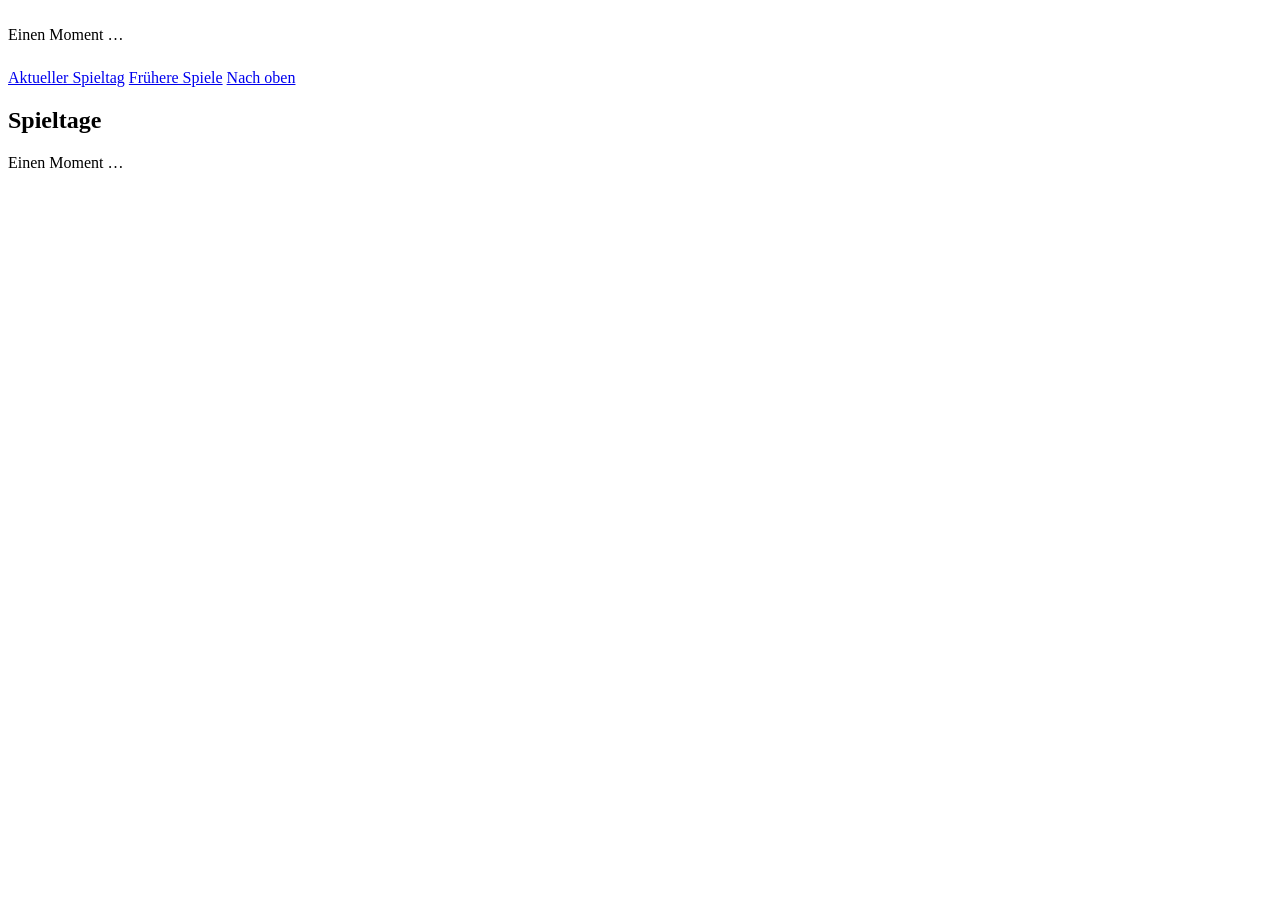
==== index.html @ 87831a16 "Add files via upload" ====
<!DOCTYPE html>
<html lang="de">
<head>
<meta charset="utf-8">
<meta name="viewport" content="width=device-width, initial-scale=1">
<title>TSV Nieukerk 95/10 – Spielübersicht</title>
<meta name="description" content="Alle angesetzten Spiele der Fußballmannschaften des TSV Nieukerk 95/10, nach Spieltagen sortiert.">
<meta name="theme-color" content="#11244e">
<link rel="icon" href="assets/img/favicon.svg" type="image/svg+xml">
<link rel="stylesheet" href="assets/css/fonts.css">
<link rel="stylesheet" href="assets/css/style.css">
</head>
<body>

<header class="kopf" id="kopf"></header>
<nav class="hauptnav" id="hauptnav" aria-label="Bereiche"></nav>

<nav class="filter" aria-label="Anzeige einschränken">
  <div class="inhalt" id="filterbereich">
    <p class="hinweis" style="padding-block:.6rem">Einen Moment …</p>
  </div>
  <div class="inhalt">
    <div class="sprungleiste" id="sprungleiste">
      <a href="#aktuell" data-ziel="aktuell">Aktueller Spieltag</a>
      <a href="#frueher" data-ziel="frueher">Frühere Spiele</a>
      <a href="#oben" data-ziel="oben">Nach oben</a>
    </div>
  </div>
</nav>

<main class="inhalt">
  <h2 class="sr-only">Spieltage</h2>
  <div id="warnbereich"></div>
  <div id="spiele" aria-live="polite">
    <p class="hinweis">Einen Moment …</p>
  </div>
  <p class="legende" id="legende" hidden>
    <b>*</b> Platzart nicht von FUSSBALL.DE angegeben – für Heimspiele
    wird Kunstrasen angenommen.
  </p>
</main>

<footer class="fuss" id="fuss"></footer>

<script src="assets/js/seite.js"></script>
<script src="assets/js/textgenerator.js"></script>
<script src="assets/js/uebersicht.js"></script>
</body>
</html>
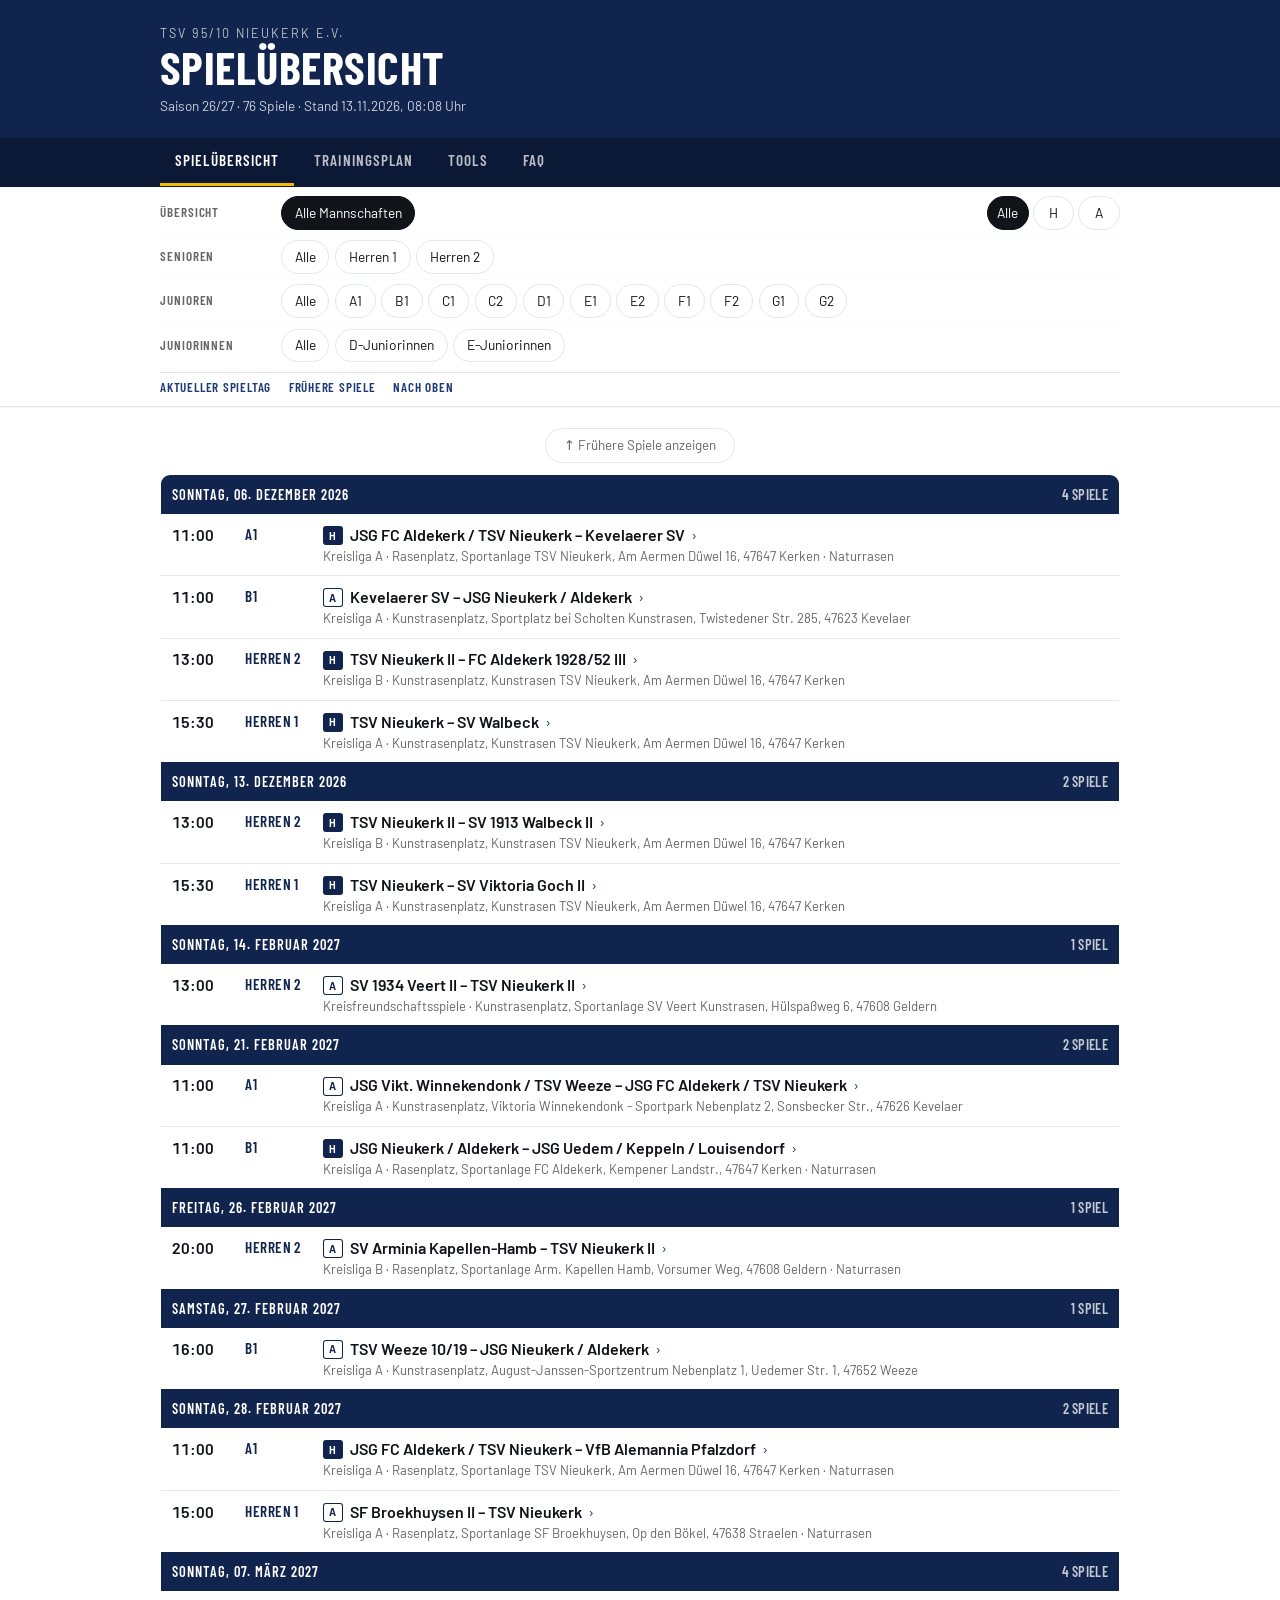
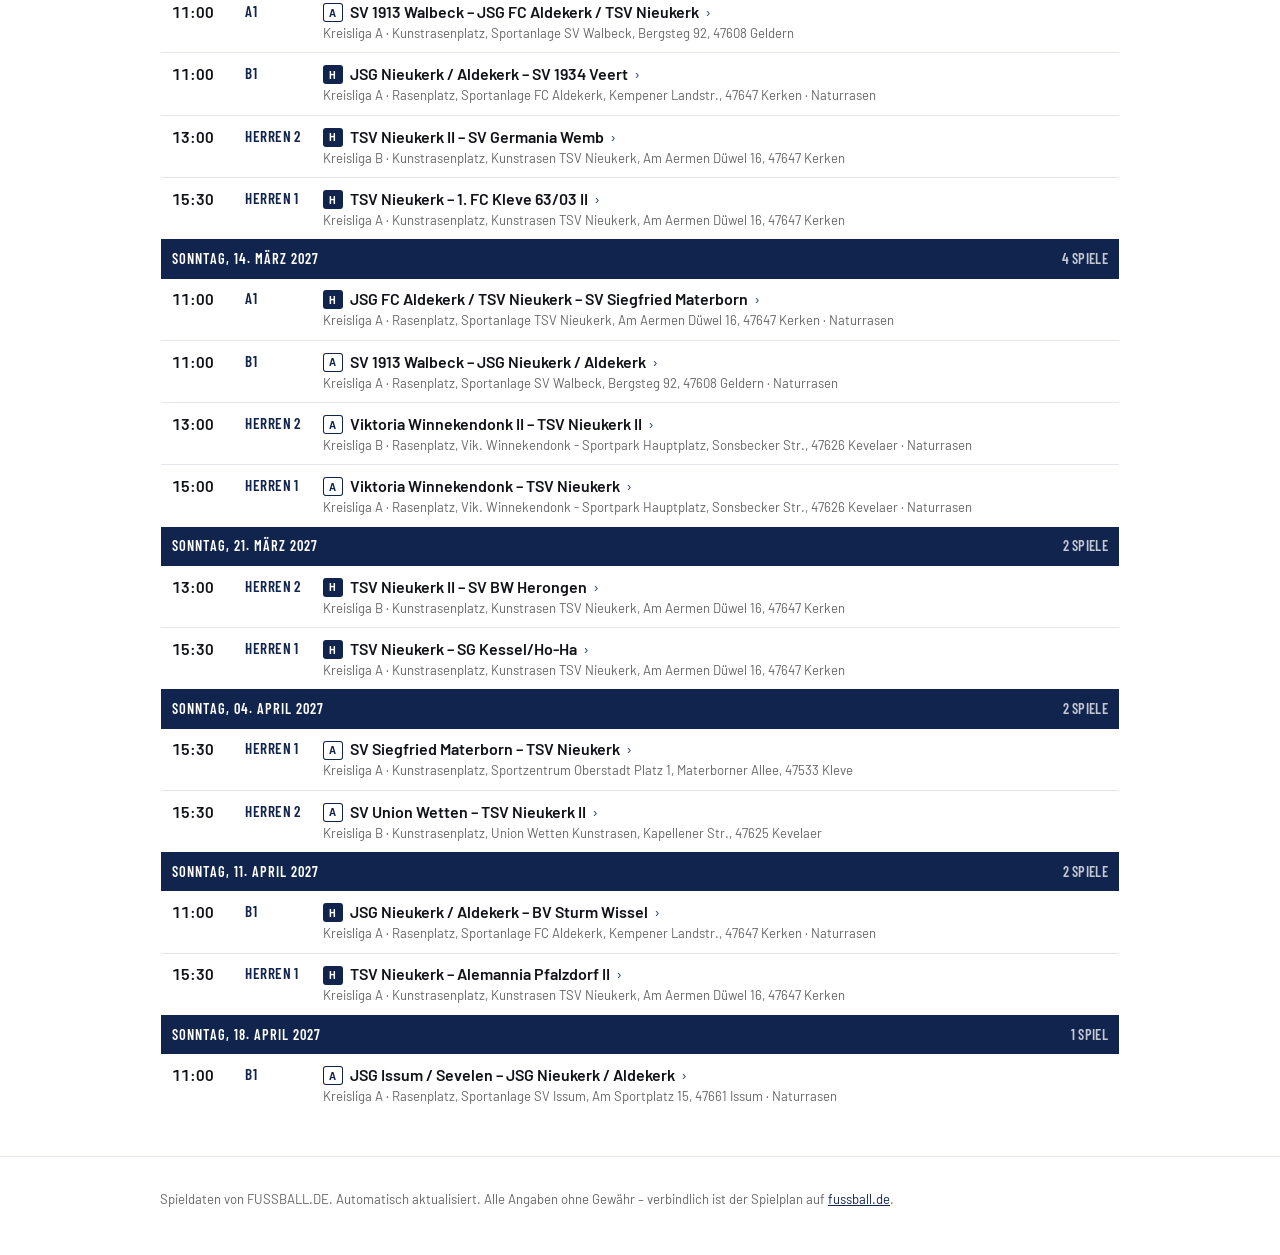
==== commit aa4e61a7: "Platzbelegung: Platzteile-Grafik nach Skizze, Drittel-Geometrie, Winterzeiten" ====
--- a/index.html
+++ b/index.html
@@ -3,8 +3,8 @@
 <head>
 <meta charset="utf-8">
 <meta name="viewport" content="width=device-width, initial-scale=1">
-<title>TSV Nieukerk 95/10 – Spielübersicht</title>
-<meta name="description" content="Alle angesetzten Spiele der Fußballmannschaften des TSV Nieukerk 95/10, nach Spieltagen sortiert.">
+<title>TSV 95/10 Nieukerk e.V. – Spielübersicht</title>
+<meta name="description" content="Alle angesetzten Spiele der Fußballmannschaften des TSV 95/10 Nieukerk e.V., nach Spieltagen sortiert.">
 <meta name="theme-color" content="#11244e">
 <link rel="icon" href="assets/img/favicon.svg" type="image/svg+xml">
 <link rel="stylesheet" href="assets/css/fonts.css">
@@ -44,6 +44,7 @@
 
 <script src="assets/js/seite.js"></script>
 <script src="assets/js/textgenerator.js"></script>
+<script src="assets/js/spielzeile.js"></script>
 <script src="assets/js/uebersicht.js"></script>
 </body>
 </html>
--- a/assets/css/fonts.css
+++ b/assets/css/fonts.css
@@ -0,0 +1,94 @@
+/* Automatisch erzeugt von scripts/fetch_fonts.py.
+ * Nicht von Hand aendern - stattdessen die Liste SCHRIFTEN
+ * im Skript anpassen und es erneut ausfuehren.
+ */
+
+@font-face {
+  font-family: 'Barlow';
+  font-style: normal;
+  font-weight: 400;
+  font-display: swap;
+  src: url('../fonts/barlow-400-normal-latin-ext.woff2') format('woff2');
+  unicode-range: U+0100-02BA, U+02BD-02C5, U+02C7-02CC, U+02CE-02D7, U+02DD-02FF, U+0304, U+0308, U+0329, U+1D00-1DBF, U+1E00-1E9F, U+1EF2-1EFF, U+2020, U+20A0-20AB, U+20AD-20C4, U+2113, U+2C60-2C7F, U+A720-A7FF;
+}
+
+@font-face {
+  font-family: 'Barlow';
+  font-style: normal;
+  font-weight: 400;
+  font-display: swap;
+  src: url('../fonts/barlow-400-normal-latin.woff2') format('woff2');
+  unicode-range: U+0000-00FF, U+0131, U+0152-0153, U+02BB-02BC, U+02C6, U+02DA, U+02DC, U+0304, U+0308, U+0329, U+2000-206F, U+20AC, U+2122, U+2191, U+2193, U+2212, U+2215, U+FEFF, U+FFFD;
+}
+
+@font-face {
+  font-family: 'Barlow';
+  font-style: normal;
+  font-weight: 600;
+  font-display: swap;
+  src: url('../fonts/barlow-600-normal-latin-ext.woff2') format('woff2');
+  unicode-range: U+0100-02BA, U+02BD-02C5, U+02C7-02CC, U+02CE-02D7, U+02DD-02FF, U+0304, U+0308, U+0329, U+1D00-1DBF, U+1E00-1E9F, U+1EF2-1EFF, U+2020, U+20A0-20AB, U+20AD-20C4, U+2113, U+2C60-2C7F, U+A720-A7FF;
+}
+
+@font-face {
+  font-family: 'Barlow';
+  font-style: normal;
+  font-weight: 600;
+  font-display: swap;
+  src: url('../fonts/barlow-600-normal-latin.woff2') format('woff2');
+  unicode-range: U+0000-00FF, U+0131, U+0152-0153, U+02BB-02BC, U+02C6, U+02DA, U+02DC, U+0304, U+0308, U+0329, U+2000-206F, U+20AC, U+2122, U+2191, U+2193, U+2212, U+2215, U+FEFF, U+FFFD;
+}
+
+@font-face {
+  font-family: 'Barlow';
+  font-style: normal;
+  font-weight: 700;
+  font-display: swap;
+  src: url('../fonts/barlow-700-normal-latin-ext.woff2') format('woff2');
+  unicode-range: U+0100-02BA, U+02BD-02C5, U+02C7-02CC, U+02CE-02D7, U+02DD-02FF, U+0304, U+0308, U+0329, U+1D00-1DBF, U+1E00-1E9F, U+1EF2-1EFF, U+2020, U+20A0-20AB, U+20AD-20C4, U+2113, U+2C60-2C7F, U+A720-A7FF;
+}
+
+@font-face {
+  font-family: 'Barlow';
+  font-style: normal;
+  font-weight: 700;
+  font-display: swap;
+  src: url('../fonts/barlow-700-normal-latin.woff2') format('woff2');
+  unicode-range: U+0000-00FF, U+0131, U+0152-0153, U+02BB-02BC, U+02C6, U+02DA, U+02DC, U+0304, U+0308, U+0329, U+2000-206F, U+20AC, U+2122, U+2191, U+2193, U+2212, U+2215, U+FEFF, U+FFFD;
+}
+
+@font-face {
+  font-family: 'Barlow Condensed';
+  font-style: normal;
+  font-weight: 600;
+  font-display: swap;
+  src: url('../fonts/barlow-condensed-600-normal-latin-ext.woff2') format('woff2');
+  unicode-range: U+0100-02BA, U+02BD-02C5, U+02C7-02CC, U+02CE-02D7, U+02DD-02FF, U+0304, U+0308, U+0329, U+1D00-1DBF, U+1E00-1E9F, U+1EF2-1EFF, U+2020, U+20A0-20AB, U+20AD-20C4, U+2113, U+2C60-2C7F, U+A720-A7FF;
+}
+
+@font-face {
+  font-family: 'Barlow Condensed';
+  font-style: normal;
+  font-weight: 600;
+  font-display: swap;
+  src: url('../fonts/barlow-condensed-600-normal-latin.woff2') format('woff2');
+  unicode-range: U+0000-00FF, U+0131, U+0152-0153, U+02BB-02BC, U+02C6, U+02DA, U+02DC, U+0304, U+0308, U+0329, U+2000-206F, U+20AC, U+2122, U+2191, U+2193, U+2212, U+2215, U+FEFF, U+FFFD;
+}
+
+@font-face {
+  font-family: 'Barlow Condensed';
+  font-style: normal;
+  font-weight: 700;
+  font-display: swap;
+  src: url('../fonts/barlow-condensed-700-normal-latin-ext.woff2') format('woff2');
+  unicode-range: U+0100-02BA, U+02BD-02C5, U+02C7-02CC, U+02CE-02D7, U+02DD-02FF, U+0304, U+0308, U+0329, U+1D00-1DBF, U+1E00-1E9F, U+1EF2-1EFF, U+2020, U+20A0-20AB, U+20AD-20C4, U+2113, U+2C60-2C7F, U+A720-A7FF;
+}
+
+@font-face {
+  font-family: 'Barlow Condensed';
+  font-style: normal;
+  font-weight: 700;
+  font-display: swap;
+  src: url('../fonts/barlow-condensed-700-normal-latin.woff2') format('woff2');
+  unicode-range: U+0000-00FF, U+0131, U+0152-0153, U+02BB-02BC, U+02C6, U+02DA, U+02DC, U+0304, U+0308, U+0329, U+2000-206F, U+20AC, U+2122, U+2191, U+2193, U+2212, U+2215, U+FEFF, U+FFFD;
+}
--- a/assets/css/style.css
+++ b/assets/css/style.css
@@ -0,0 +1,1257 @@
+/* TSV Nieukerk 95/10 - Spieluebersicht
+ *
+ * Farben und Schriften sind an future.tsv-nieukerk.de angelehnt, damit
+ * die Seite auch per iframe auf den Mannschaftsseiten nicht auffaellt.
+ * Alle Werte stehen hier oben an einer Stelle.
+ */
+
+:root {
+  --navy:        #11244e;   /* Hauptfarbe, Links und Flaechen         */
+  --navy-hell:   #1c3a78;   /* Symbole, zweite Ebene                  */
+  --navy-dunkel: #0b1836;   /* Fusszeile der Vereinsseite             */
+  --gold:        #f4bb00;   /* Vereinswappen, sparsam einsetzen       */
+
+  --tinte:     #111318;     /* Fliesstext und gefuellte Knoepfe       */
+  --leise:     #666666;
+  --flaeche:   #ffffff;
+  --grund:     #f4f5f7;
+  --linie:     #e3e6ec;
+  --zeile:     #fafbfc;
+
+  --radius:  10px;
+  --pille:   999px;
+  --breite:  62rem;
+
+  --schrift: Barlow, system-ui, -apple-system, "Segoe UI", sans-serif;
+  --schrift-eng: "Barlow Condensed", Barlow, system-ui, sans-serif;
+}
+
+* { box-sizing: border-box; }
+
+html { -webkit-text-size-adjust: 100%; }
+
+body {
+  margin: 0;
+  background: var(--flaeche);
+  color: var(--tinte);
+  font: 16px/1.5 var(--schrift);
+}
+
+.inhalt {
+  width: 100%;
+  max-width: var(--breite);
+  margin-inline: auto;
+  padding-inline: 1rem;
+}
+
+.sr-only {
+  position: absolute;
+  width: 1px; height: 1px;
+  padding: 0; margin: -1px;
+  overflow: hidden; clip: rect(0 0 0 0);
+  white-space: nowrap; border: 0;
+}
+
+/* Kopf */
+
+.kopf {
+  background: var(--navy);
+  color: #fff;
+  padding-block: 1.5rem 1.3rem;
+}
+
+.kopf .verein {
+  margin: 0;
+  font-size: .78rem;
+  letter-spacing: .16em;
+  text-transform: uppercase;
+  color: rgba(255, 255, 255, .72);
+}
+
+.kopf h1 {
+  margin: .1rem 0 .35rem;
+  font-family: var(--schrift-eng);
+  font-weight: 700;
+  font-size: clamp(2rem, 7vw, 2.9rem);
+  line-height: 1;
+  letter-spacing: .01em;
+  text-transform: uppercase;
+}
+
+.kopf .stand {
+  margin: 0;
+  font-size: .85rem;
+  color: rgba(255, 255, 255, .78);
+}
+
+/* Filterleiste: vier gestaffelte Zeilen */
+
+.filter {
+  position: sticky;
+  top: 0;
+  z-index: 5;
+  background: var(--flaeche);
+  border-bottom: 1px solid var(--linie);
+  box-shadow: 0 1px 0 rgba(17, 36, 78, .04);
+}
+
+.filter-zeile {
+  display: flex;
+  align-items: center;
+  gap: .35rem;
+  padding-block: .3rem;
+  overflow-x: auto;
+  scrollbar-width: thin;
+}
+
+.filter-zeile:first-child { padding-top: .6rem; }
+.filter-zeile:last-child { padding-bottom: .6rem; }
+
+.filter-zeile + .filter-zeile { border-top: 1px solid var(--zeile); }
+
+.zeilen-titel {
+  flex: 0 0 auto;
+  width: 7.2rem;
+  padding-right: .4rem;
+  font-family: var(--schrift-eng);
+  font-size: .82rem;
+  font-weight: 600;
+  letter-spacing: .07em;
+  text-transform: uppercase;
+  color: var(--leise);
+}
+
+.chip {
+  flex: 0 0 auto;
+  border: 1px solid var(--linie);
+  background: var(--flaeche);
+  color: var(--tinte);
+  border-radius: var(--pille);
+  padding: .34rem .8rem;
+  font: inherit;
+  font-size: .86rem;
+  cursor: pointer;
+  white-space: nowrap;
+  transition: border-color .12s, background .12s, color .12s;
+}
+
+.chip:hover { border-color: var(--navy-hell); }
+
+.chip[aria-pressed="true"] {
+  background: var(--tinte);
+  border-color: var(--tinte);
+  color: #fff;
+}
+
+.chip.gruppe[aria-pressed="true"] {
+  background: var(--navy);
+  border-color: var(--navy);
+}
+
+/* Sprungmarken */
+
+.sprungleiste {
+  display: flex;
+  gap: 1.1rem;
+  padding-block: .35rem .5rem;
+  border-top: 1px solid var(--linie);
+  overflow-x: auto;
+  scrollbar-width: none;
+}
+
+.sprungleiste a {
+  flex: 0 0 auto;
+  font-family: var(--schrift-eng);
+  font-size: .82rem;
+  font-weight: 600;
+  letter-spacing: .06em;
+  text-transform: uppercase;
+  color: var(--navy-hell);
+  text-decoration: none;
+  white-space: nowrap;
+}
+
+.sprungleiste a:hover {
+  color: var(--navy);
+  text-decoration: underline;
+}
+
+/* Heim/Auswaerts rechtsbuendig in der ersten Zeile */
+
+.seite {
+  margin-left: auto;
+  display: flex;
+  gap: .25rem;
+  padding-left: .8rem;
+  flex: 0 0 auto;
+}
+
+.seite .chip {
+  min-width: 2.6rem;
+  text-align: center;
+  padding-inline: .6rem;
+}
+
+/* Spieltags-Tabelle */
+
+main { padding-block: 1.3rem 2.5rem; }
+
+main h2 {
+  font-family: var(--schrift-eng);
+  font-size: 1.3rem;
+  font-weight: 700;
+  letter-spacing: .04em;
+  text-transform: uppercase;
+  margin: 2.2rem 0 .7rem;
+}
+
+.erklaerung,
+.hinweis {
+  color: var(--leise);
+  font-size: .92rem;
+  margin-top: 0;
+}
+
+.spieltage {
+  width: 100%;
+  border-collapse: collapse;
+  border: 1px solid var(--linie);
+  border-radius: var(--radius);
+  overflow: hidden;
+}
+
+.spieltage th,
+.spieltage td {
+  text-align: left;
+  vertical-align: top;
+  padding: .55rem .7rem;
+}
+
+.spieltage .tag th {
+  background: var(--navy);
+  color: #fff;
+  font-family: var(--schrift-eng);
+  font-size: .9rem;
+  font-weight: 600;
+  letter-spacing: .07em;
+  text-transform: uppercase;
+}
+
+.spieltage .tag .anzahl {
+  float: right;
+  font-weight: 400;
+  letter-spacing: .02em;
+  color: rgba(255, 255, 255, .75);
+}
+
+.spieltage .spiel td { border-top: 1px solid var(--linie); }
+.spieltage tbody .tag + .spiel td { border-top: 0; }
+.spieltage .spiel:hover td { background: var(--zeile); }
+
+.sp-zeit {
+  width: 4.6rem;
+  font-variant-numeric: tabular-nums;
+  font-weight: 600;
+  white-space: nowrap;
+}
+
+.sp-zeit.offen {
+  font-weight: 400;
+  font-size: .8rem;
+  color: var(--leise);
+}
+
+/* Die Spalte haengt sich an die laengste Bezeichnung. Auf schmalen
+   Geraeten wird stattdessen gekuerzt, damit die Paarung Platz behaelt;
+   der vollstaendige Name steht im title-Attribut. */
+.sp-team {
+  width: 1%;
+  max-width: 9rem;
+  font-family: var(--schrift-eng);
+  font-size: .95rem;
+  font-weight: 600;
+  letter-spacing: .03em;
+  text-transform: uppercase;
+  color: var(--navy);
+  white-space: nowrap;
+  overflow: hidden;
+  text-overflow: ellipsis;
+}
+
+/* Die Paarung ist ein Knopf: ein Klick klappt alle Angaben auf. */
+
+.sp-paarung .partie {
+  display: block;
+  width: 100%;
+  text-align: left;
+  border: 0;
+  background: none;
+  padding: 0;
+  font: inherit;
+  font-weight: 600;
+  color: inherit;
+  cursor: pointer;
+  overflow-wrap: anywhere;
+}
+
+.sp-paarung .partie:hover { color: var(--navy); }
+
+.pfeil-auf {
+  display: inline-block;
+  margin-left: .4rem;
+  color: var(--navy-hell);
+  transition: transform .15s;
+  font-weight: 400;
+}
+
+.spiel.auf .pfeil-auf { transform: rotate(90deg); }
+.spiel.auf td { background: var(--zeile); }
+
+/* Aufgeklappte Beschreibung */
+
+.sp-details td {
+  background: var(--zeile);
+  border-top: 0 !important;
+  padding: .2rem .7rem .9rem 5.3rem;
+}
+
+.sp-details dl {
+  display: grid;
+  grid-template-columns: 9.5rem 1fr;
+  gap: .15rem .8rem;
+  margin: 0 0 .7rem;
+  font-size: .86rem;
+}
+
+.sp-details dt {
+  color: var(--leise);
+  font-weight: 600;
+}
+
+.sp-details dd {
+  margin: 0;
+  overflow-wrap: anywhere;
+}
+
+.sp-details .leise { color: var(--leise); }
+
+.detail-links {
+  margin: 0;
+  display: flex;
+  flex-wrap: wrap;
+  gap: .3rem;
+}
+
+.detail-links .zeilen-knopf { margin-left: 0; }
+
+@media (max-width: 34rem) {
+  .hauptnav .unternav a { padding: .5rem .5rem; font-size: .72rem; letter-spacing: .03em; }
+
+  .sp-details td { padding-left: .7rem; }
+  .sp-details dl { grid-template-columns: 1fr; gap: 0; }
+  .sp-details dt { margin-top: .4rem; }
+}
+
+/* Knopf fuer vergangene Spieltage */
+
+.frueher { margin: 0 0 .7rem; text-align: center; }
+
+.frueher button {
+  border: 1px solid var(--linie);
+  background: var(--flaeche);
+  color: var(--leise);
+  border-radius: var(--pille);
+  padding: .4rem 1.1rem;
+  font: inherit;
+  font-size: .84rem;
+  cursor: pointer;
+}
+
+.frueher button:hover {
+  border-color: var(--navy-hell);
+  color: var(--navy);
+}
+
+.sp-paarung .ort {
+  display: block;
+  font-weight: 400;
+  font-size: .82rem;
+  color: var(--leise);
+  overflow-wrap: anywhere;
+}
+
+.sp-paarung .ort .stern {
+  color: var(--navy-hell);
+  font-weight: 700;
+  cursor: help;
+}
+
+.marke {
+  display: inline-block;
+  font-size: .66rem;
+  font-weight: 700;
+  letter-spacing: .06em;
+  padding: .1rem .38rem;
+  border-radius: 3px;
+  vertical-align: .12em;
+  margin-right: .4rem;
+}
+
+.marke.h { background: var(--navy); color: #fff; }
+
+.marke.a {
+  background: transparent;
+  color: var(--navy);
+  box-shadow: inset 0 0 0 1px var(--navy);
+}
+
+/* Knoepfe in den aufgeklappten Details */
+
+.zeilen-knopf {
+  display: inline-flex;
+  align-items: center;
+  justify-content: center;
+  border: 1px solid var(--linie);
+  background: var(--flaeche);
+  color: var(--leise);
+  border-radius: var(--pille);
+  padding: .24rem .62rem;
+  font: inherit;
+  font-size: .76rem;
+  line-height: 1.4;
+  text-decoration: none;
+  cursor: pointer;
+  margin-left: .25rem;
+}
+
+.zeilen-knopf:hover {
+  border-color: var(--navy-hell);
+  color: var(--navy);
+}
+
+.legende {
+  margin: .7rem 0 0;
+  font-size: .8rem;
+  color: var(--leise);
+}
+
+.legende b { color: var(--navy-hell); }
+
+/* Hauptnavigation zwischen den Unterseiten */
+
+.hauptnav {
+  background: var(--navy-dunkel);
+  border-bottom: 1px solid var(--navy-dunkel);
+}
+
+.hauptnav-leiste {
+  display: flex;
+  gap: .3rem;
+  overflow-x: auto;
+  scrollbar-width: none;
+}
+
+.hauptnav a {
+  flex: 0 0 auto;
+  display: block;
+  padding: .7rem .95rem;
+  font-family: var(--schrift-eng);
+  font-size: .95rem;
+  font-weight: 600;
+  letter-spacing: .07em;
+  text-transform: uppercase;
+  color: rgba(255, 255, 255, .72);
+  text-decoration: none;
+  border-bottom: 3px solid transparent;
+  white-space: nowrap;
+}
+
+.hauptnav a:hover { color: #fff; }
+
+/* Zweite Zeile: die Seiten des geoeffneten Bereichs */
+
+.unternav {
+  background: var(--navy);
+  border-top: 1px solid rgba(255, 255, 255, .1);
+}
+
+.unternav-leiste {
+  display: flex;
+  gap: .3rem;
+  overflow-x: auto;
+  scrollbar-width: none;
+}
+
+.hauptnav .unternav a {
+  padding: .5rem .8rem;
+  font-size: .82rem;
+  letter-spacing: .06em;
+  border-bottom-width: 2px;
+}
+
+.hauptnav a.hier {
+  color: #fff;
+  border-bottom-color: var(--gold);
+}
+
+/* Kalenderseite */
+
+/* Aufklappbare Eintraege (Kalender, Hinweise) - Optik wie eine Spielzeile */
+
+.kal-zeilen {
+  border: 1px solid var(--linie);
+  border-radius: var(--radius);
+  background: var(--flaeche);
+  margin-bottom: 1.4rem;
+  overflow: hidden;
+}
+
+.klapper + .klapper { border-top: 1px solid var(--linie); }
+
+.klapper.auf { background: var(--zeile); }
+
+.klapp-kopf {
+  display: flex;
+  align-items: center;
+  justify-content: space-between;
+  gap: .6rem;
+  width: 100%;
+  text-align: left;
+  border: 0;
+  background: none;
+  font: inherit;
+  color: inherit;
+  padding: .7rem .9rem;
+  cursor: pointer;
+}
+
+.klapp-kopf:hover { background: var(--zeile); }
+
+.klapp-kopf b {
+  display: block;
+  font-family: var(--schrift-eng);
+  font-size: 1.15rem;
+  letter-spacing: .03em;
+  text-transform: uppercase;
+}
+
+.klapp-unten {
+  display: block;
+  font-size: .82rem;
+  color: var(--leise);
+}
+
+.klapper.auf > .klapp-kopf .pfeil-auf { transform: rotate(90deg); }
+
+.klapp-inhalt { padding: .2rem .9rem .9rem; }
+
+/* Hinweistexte: eigener Rahmen, standardmaessig zu */
+.klapp-hinweise {
+  border: 1px solid var(--linie);
+  border-radius: var(--radius);
+  margin-bottom: 1rem;
+  overflow: hidden;
+}
+
+.hinweis-klapper .klapp-kopf { padding: .55rem .9rem; }
+.hinweis-klapper .klapp-kopf b {
+  font-family: var(--schrift);
+  font-size: .95rem;
+  text-transform: none;
+  letter-spacing: 0;
+}
+.hinweis-klapper .klapp-inhalt { color: var(--leise); font-size: .92rem; }
+.hinweis-klapper .klapp-inhalt p { margin: .3rem 0; }
+
+.kal-details {
+  display: flex;
+  flex-wrap: wrap;
+  gap: 1rem 1.5rem;
+  align-items: flex-start;
+}
+
+.kal-text { flex: 1 1 16rem; min-width: 0; }
+
+.kal-feld { display: block; font-size: .82rem; color: var(--leise); }
+
+.kal-qr { margin: 0; text-align: center; font-size: .8rem; color: var(--leise); }
+
+.kal-qr img {
+  display: block;
+  width: 150px;
+  height: 150px;
+  border: 1px solid var(--linie);
+  border-radius: 6px;
+  background: #fff;
+}
+
+.kal-knoepfe {
+  margin: .6rem 0 0;
+  display: flex;
+  flex-wrap: wrap;
+  gap: .3rem;
+}
+
+.kal-knoepfe .zeilen-knopf { margin-left: 0; }
+
+.kal-adresse {
+  width: 100%;
+  margin-top: .25rem;
+  font: inherit;
+  font-size: .82rem;
+  border: 1px solid var(--linie);
+  border-radius: 6px;
+  padding: .4rem .5rem;
+  color: var(--tinte);
+  background: var(--grund);
+}
+
+.hinweisliste {
+  margin: 0;
+  padding-left: 1.1rem;
+  color: var(--leise);
+  font-size: .9rem;
+}
+
+.hinweisliste li { margin-bottom: .3rem; }
+
+/* Textbaustein-Seite */
+
+.auswahlblock {
+  display: grid;
+  gap: 0 .8rem;
+  grid-template-columns: repeat(auto-fit, minmax(16rem, 1fr));
+  margin-bottom: .8rem;
+}
+
+.spielvorschau dl {
+  display: grid;
+  grid-template-columns: 9.5rem 1fr;
+  gap: .15rem .8rem;
+  margin: 0 0 1rem;
+  font-size: .88rem;
+  background: var(--zeile);
+  border: 1px solid var(--linie);
+  border-radius: var(--radius);
+  padding: .8rem .9rem;
+}
+
+.spielvorschau dt { color: var(--leise); font-weight: 600; }
+.spielvorschau dd { margin: 0; overflow-wrap: anywhere; }
+
+/* Platzbelegung */
+
+.segment { display: flex; gap: .4rem; flex-wrap: wrap; margin-top: .5rem; }
+
+.chip[data-leer="1"] { color: var(--leise); border-style: dashed; }
+.chip[data-leer="1"][aria-pressed="true"] { color: #fff; }
+
+.platz-hinweis { margin: .8rem 0 0; font-size: .85rem; }
+
+.platz-raster {
+  display: grid;
+  gap: .8rem;
+  grid-template-columns: repeat(auto-fill, minmax(19rem, 1fr));
+}
+
+.platz-karte {
+  background: var(--flaeche);
+  border: 1px solid var(--linie);
+  border-radius: var(--radius);
+  padding: .7rem .8rem .8rem;
+}
+
+.platz-karte h3 {
+  margin: 0 0 .5rem;
+  font-family: var(--schrift-eng);
+  font-size: 1.15rem;
+  letter-spacing: .03em;
+}
+
+.platz-bild { display: block; width: 100%; max-width: 11rem; height: auto; margin-inline: auto; }
+
+.platz-liste {
+  list-style: none;
+  margin: .6rem 0 0;
+  padding: 0;
+  font-size: .88rem;
+  columns: 2;
+  column-gap: 1rem;
+}
+
+.platz-liste li { break-inside: avoid; margin-bottom: .2rem; }
+
+.punkt {
+  display: inline-block;
+  width: .7rem;
+  height: .7rem;
+  border-radius: 50%;
+  margin-right: .35rem;
+}
+
+.platz-konflikt {
+  margin: .6rem 0 0;
+  padding: .35rem .5rem;
+  border-radius: 6px;
+  background: #fde8e6;
+  color: #9b1c12;
+  font-size: .84rem;
+}
+
+table.platz-spiele td.leise { overflow-wrap: anywhere; }
+table.platz-spiele th,
+table.platz-spiele td:nth-child(2),
+table.platz-spiele td:nth-child(3) { white-space: nowrap; }
+
+/* Trainingsseite */
+
+.mannschaft-raster {
+  display: grid;
+  gap: .7rem;
+  grid-template-columns: repeat(auto-fill, minmax(17rem, 1fr));
+  margin-bottom: 1.4rem;
+}
+
+.mannschaft {
+  background: var(--flaeche);
+  border: 1px solid var(--linie);
+  border-radius: var(--radius);
+  padding: .9rem;
+}
+
+.mannschaft h3 {
+  margin: 0;
+  font-family: var(--schrift-eng);
+  font-size: 1.2rem;
+  letter-spacing: .03em;
+  text-transform: uppercase;
+}
+
+.mannschaft h4 {
+  margin: .9rem 0 .3rem;
+  font-size: .78rem;
+  font-weight: 600;
+  letter-spacing: .07em;
+  text-transform: uppercase;
+  color: var(--leise);
+}
+
+.voller-name { margin: 0 0 .6rem; font-size: .82rem; }
+
+table.training {
+  width: 100%;
+  border-collapse: collapse;
+  font-size: .88rem;
+}
+
+table.training th {
+  text-align: left;
+  font-weight: 600;
+  padding: .2rem .5rem .2rem 0;
+  white-space: nowrap;
+}
+
+table.training td { padding: .2rem .5rem .2rem 0; }
+table.training:not(.platz-spiele) td:nth-child(2) { white-space: nowrap; }
+
+.trainingshinweis {
+  margin: .5rem 0 0;
+  font-size: .82rem;
+  color: var(--leise);
+}
+
+.kontakte {
+  list-style: none;
+  margin: 0;
+  padding: 0;
+  font-size: .88rem;
+}
+
+.kontakte li { margin-bottom: .35rem; }
+
+.kontaktweg {
+  display: block;
+  font-size: .82rem;
+  color: var(--leise);
+  overflow-wrap: anywhere;
+}
+
+.kontakte a { color: var(--navy); }
+
+.kontakte.orte li { margin-bottom: .45rem; }
+
+.mannschaft-links {
+  margin: .8rem 0 0;
+  display: flex;
+  gap: .3rem;
+  flex-wrap: wrap;
+}
+
+.mannschaft-links .zeilen-knopf { margin-left: 0; }
+
+.leise { color: var(--leise); }
+
+code {
+  font-family: ui-monospace, "Cascadia Mono", Menlo, Consolas, monospace;
+  font-size: .9em;
+  background: var(--grund);
+  padding: .05rem .25rem;
+  border-radius: 4px;
+}
+
+/* Fuss und Hinweise */
+
+.fuss {
+  border-top: 1px solid var(--linie);
+  padding-block: 1.2rem 2rem;
+  font-size: .82rem;
+  color: var(--leise);
+}
+
+.fuss a { color: var(--navy); }
+
+.warnung {
+  background: #fff8e2;
+  border: 1px solid #e8d08a;
+  color: #5b4406;
+  border-radius: var(--radius);
+  padding: .7rem .9rem;
+  font-size: .88rem;
+  margin-bottom: 1rem;
+}
+
+/* Eingebettet per iframe: Kopf und Fuss der Vereinsseite ueberlassen */
+
+body.eingebettet .kopf,
+body.eingebettet .hauptnav,
+body.eingebettet .fuss { display: none; }
+
+body.eingebettet main { padding-top: .9rem; }
+
+/* Schmale Geraete */
+
+@media (max-width: 34rem) {
+  .spieltage th,
+  .spieltage td { padding: .5rem .4rem; }
+
+  .sp-zeit { width: 3.5rem; font-size: .95rem; }
+  .sp-team { max-width: 4.4rem; font-size: .82rem; }
+  .zeilen-knopf { padding: .22rem .45rem; font-size: .72rem; }
+  .zeilen-titel { width: 5.1rem; font-size: .72rem; letter-spacing: .04em; }
+  .filter-zeile { gap: .28rem; }
+
+  /* Spielort nur angedeutet; vollstaendig steht er beim Aufklappen. */
+  .sp-paarung .ort {
+    display: -webkit-box;
+    -webkit-line-clamp: 2;
+    -webkit-box-orient: vertical;
+    overflow: hidden;
+  }
+}
+
+/* Textgenerator */
+
+.tg-huelle {
+  position: fixed;
+  inset: 0;
+  z-index: 50;
+  background: rgba(11, 24, 54, .5);
+  display: flex;
+  align-items: flex-end;
+  justify-content: center;
+  padding: 1rem;
+}
+
+.tg-huelle[hidden] { display: none; }
+
+@media (min-width: 40rem) {
+  .tg-huelle { align-items: center; }
+}
+
+.tg-fenster {
+  background: var(--flaeche);
+  border-radius: var(--radius);
+  width: 100%;
+  max-width: 40rem;
+  max-height: 92vh;
+  overflow-y: auto;
+  padding: 1rem 1.1rem 1.1rem;
+  box-shadow: 0 18px 50px rgba(11, 24, 54, .3);
+}
+
+.tg-kopf {
+  display: flex;
+  align-items: center;
+  justify-content: space-between;
+  gap: 1rem;
+}
+
+.tg-kopf h3 {
+  margin: 0;
+  font-family: var(--schrift-eng);
+  font-size: 1.25rem;
+  font-weight: 700;
+  letter-spacing: .04em;
+  text-transform: uppercase;
+}
+
+.tg-schliessen {
+  border: 0;
+  background: none;
+  color: var(--leise);
+  font-size: 1.6rem;
+  line-height: 1;
+  cursor: pointer;
+  padding: 0 .2rem;
+}
+
+.tg-spiel {
+  margin: .2rem 0 .9rem;
+  font-size: .88rem;
+  color: var(--leise);
+}
+
+.tg-feld { display: block; margin-bottom: .6rem; }
+
+.tg-feld > span {
+  display: block;
+  font-size: .78rem;
+  font-weight: 600;
+  letter-spacing: .03em;
+  color: var(--leise);
+  margin-bottom: .2rem;
+}
+
+.tg-feld input,
+.tg-feld select,
+.tg-feld textarea {
+  width: 100%;
+  font: inherit;
+  color: var(--tinte);
+  background: var(--grund);
+  border: 1px solid var(--linie);
+  border-radius: 8px;
+  padding: .45rem .6rem;
+}
+
+.tg-feld textarea {
+  font-family: ui-monospace, "Cascadia Mono", Menlo, Consolas, monospace;
+  font-size: .85rem;
+  line-height: 1.45;
+  resize: vertical;
+}
+
+.tg-felder {
+  display: grid;
+  gap: 0 .6rem;
+  grid-template-columns: repeat(auto-fit, minmax(13rem, 1fr));
+}
+
+.tg-steuerung {
+  border-bottom: 1px solid var(--linie);
+  margin-bottom: .9rem;
+}
+
+.tg-fuss {
+  display: flex;
+  align-items: center;
+  justify-content: flex-end;
+  gap: .5rem;
+  flex-wrap: wrap;
+}
+
+.tg-meldung {
+  margin-right: auto;
+  font-size: .82rem;
+  color: var(--navy);
+}
+
+.tg-knopf {
+  border: 1px solid var(--linie);
+  background: var(--flaeche);
+  color: var(--tinte);
+  border-radius: var(--pille);
+  padding: .5rem 1.1rem;
+  font: inherit;
+  font-size: .88rem;
+  cursor: pointer;
+}
+
+.tg-knopf.tg-haupt {
+  background: var(--tinte);
+  border-color: var(--tinte);
+  color: #fff;
+}
+
+.tg-knopf:hover { border-color: var(--navy-hell); }
+
+/* Platzbelegung: zwei Plaetze, Wochenplan */
+
+.schalter { display: flex; flex-wrap: wrap; gap: .4rem 1.4rem; }
+
+.platz-paar { display: grid; gap: .6rem; }
+.platz-paar-2 { grid-template-columns: 1fr 1fr; }
+.platz-eins { margin: 0; }
+.platz-eins figcaption {
+  font-size: .8rem;
+  font-weight: 600;
+  color: var(--leise);
+  margin-bottom: .2rem;
+}
+.platz-frei { margin: .1rem 0 0; font-size: .8rem; text-align: center; }
+
+.platz-raster:has(.platz-paar-2) {
+  grid-template-columns: repeat(auto-fill, minmax(26rem, 1fr));
+}
+
+.platz-wochenkarte {
+  background: var(--flaeche);
+  border: 1px solid var(--linie);
+  border-radius: var(--radius);
+  padding: .7rem .8rem .8rem;
+  margin-bottom: .8rem;
+}
+.platz-wochenkarte h3 {
+  margin: 0 0 .5rem;
+  font-family: var(--schrift-eng);
+  font-size: 1.15rem;
+  letter-spacing: .03em;
+}
+.platz-scroll { overflow-x: auto; padding-bottom: .8rem; }
+.platz-woche { display: flex; min-width: 34rem; }
+.platz-achse { flex: 0 0 2.6rem; }
+.platz-tag { flex: 1 1 0; min-width: 0; border-left: 1px solid var(--linie); }
+.platz-tagkopf {
+  text-align: center;
+  font-weight: 700;
+  font-size: .85rem;
+  padding: .25rem 0;
+  border-bottom: 1px solid var(--linie);
+}
+.platz-tagkopf.heute { color: var(--navy-hell); }
+.platz-tagfeld {
+  position: relative;
+  background-image: repeating-linear-gradient(to bottom,
+    transparent 0, transparent calc(63px - 1px), var(--linie) 63px);
+}
+.platz-achse .platz-tagfeld { background: none; }
+.platz-achse span {
+  position: absolute;
+  right: .3rem;
+  transform: translateY(-50%);
+  font-size: .7rem;
+  color: var(--leise);
+}
+.platz-block {
+  position: absolute;
+  box-sizing: border-box;
+  color: #fff;
+  border: 1px solid #fff;
+  border-radius: 4px;
+  padding: .1rem .25rem;
+  overflow: hidden;
+  font-size: .72rem;
+  line-height: 1.15;
+}
+.platz-block b { display: block; }
+.platz-block span { opacity: .85; }
+
+@media (max-width: 34rem) {
+  .platz-paar-2 { grid-template-columns: 1fr; }
+}
+
+/* FAQ */
+
+.faq-suche { display: block; max-width: 26rem; margin-bottom: .6rem; }
+.faq-suche input { width: 100%; box-sizing: border-box; }
+.faq-sprung { margin-bottom: 1rem; }
+.faq-sprung .chip { text-decoration: none; }
+.faq-gruppe { margin-bottom: 1.2rem; scroll-margin-top: 1rem; }
+.faq-zur-seite { margin: -.3rem 0 .5rem; font-size: .88rem; }
+.faq-liste {
+  border: 1px solid var(--linie);
+  border-radius: var(--radius);
+  background: var(--flaeche);
+  overflow: hidden;
+}
+.faq-frage + .faq-frage { border-top: 1px solid var(--linie); }
+.faq-frage summary {
+  cursor: pointer;
+  padding: .65rem .9rem;
+  font-weight: 600;
+}
+.faq-frage summary:hover { background: var(--zeile); }
+.faq-frage[open] { background: var(--zeile); }
+.faq-antwort { padding: 0 .9rem .7rem; }
+.faq-antwort p { margin: .3rem 0; }
+
+/* Platzbelegung: Auswahl, andere Orte, ausgeblendete Eintraege */
+.platz-liste li.fern { opacity: .55; }
+.platz-block.fern { opacity: .5; }
+.platz-extern { margin-top: 1rem; }
+.platz-wochenkarte .platz-scroll + p, .platz-wochenkarte > p { margin: .2rem 0 0; }
+.platz-ende { margin-top: .8rem; }
+.platz-ende .platz-woche { min-width: 0; max-width: 18rem; }
+
+/* Trainingszeiten: Bereiche, Jahreszeiten, naechste Spiele */
+.bereich-hinweis { margin: -.4rem 0 .7rem; font-size: .88rem; }
+.mannschaft h4.saison-kopf { margin-top: .9rem; }
+.abk { font-weight: 400; color: var(--leise); font-size: .85em; }
+.marke-aktuell,
+.marke-beispiel,
+.marke-jsg {
+  display: inline-block;
+  font-family: var(--schrift);
+  font-size: .68rem;
+  font-weight: 700;
+  letter-spacing: .03em;
+  text-transform: uppercase;
+  border-radius: 4px;
+  padding: .05rem .35rem;
+  vertical-align: middle;
+}
+.marke-aktuell { background: var(--navy); color: #fff; }
+.marke-beispiel { background: #fff3cd; color: #7a5b00; }
+.marke-jsg { background: var(--zeile); color: var(--navy); border: 1px solid var(--linie); }
+.spieltage.kompakt { font-size: .9rem; }
+.spieltage.kompakt th,
+.spieltage.kompakt td { padding: .4rem .5rem; }
+.spieltage.kompakt .sp-team {
+  width: 1%;
+  font-family: var(--schrift);
+  text-transform: none;
+  letter-spacing: 0;
+  font-size: .85rem;
+}
+.spieltage.kompakt .sp-paarung .ort { display: none; }
+.spieltage.kompakt .sp-details td { padding-left: .5rem; }
+.spieltage.kompakt .sp-details dl { grid-template-columns: 1fr; gap: 0; font-size: .85rem; }
+.spieltage.kompakt .sp-details dt { margin-top: .35rem; }
+.spieltage.kompakt .sp-team { max-width: none; overflow: visible; }
+.anlage { margin: 0 0 .8rem; font-size: .85rem; }
+.mannschaft h4.saison-kopf { color: var(--leise); }
+.mannschaft h4.saison-kopf.aktuell { color: var(--navy); }
+
+.neben-info { margin: .35rem 0 0; font-size: .82rem; }
+
+.mannschaft h4 + p.leise { margin: .2rem 0 .6rem; font-size: .85rem; }
+
+table.training tr.einheit th, table.training tr.einheit td { padding-bottom: 0; }
+table.training tr.platzzeile td { padding: 0 0 .45rem; font-size: .85rem; white-space: normal !important; }
+table.training tr.platzzeile td:first-child { padding-left: 0; }
+
+.spieltage.kompakt th, .spieltage.kompakt td { padding: .25rem .4rem; }
+.spieltage.kompakt { font-size: .85rem; }
+
+/* Kinderfestival-Marke (Ball mit Funken) */
+.marke.festival { padding: .1rem .25rem; line-height: 0; }
+.marke.festival svg { width: 1.05rem; height: 1.05rem; vertical-align: middle; }
+
+/* Kompakte Listen: Spielname nie umbrechen, sondern kuerzen */
+.spieltage.kompakt .sp-paarung { max-width: 0; width: 100%; }
+.spieltage.kompakt .sp-paarung .partie {
+  display: flex; align-items: center; overflow: hidden; overflow-wrap: normal;
+}
+.spieltage.kompakt .sp-name {
+  white-space: nowrap; overflow: hidden; text-overflow: ellipsis; min-width: 0;
+}
+.spieltage.kompakt .marke { flex: none; }
+.spieltage.kompakt .pfeil-auf { flex: none; }
+
+.marke.festival svg { width: 1.3rem; height: 1.2rem; }
+
+/* Jahreszeiten als abgesetzte Boxen */
+.saison-box {
+  margin: .8rem 0 0;
+  padding: .2rem .8rem .7rem;
+  border: 1px solid var(--linie);
+  border-radius: 8px;
+  background: var(--zeile);
+}
+.saison-box.aktuell { background: #e8eef7; border-color: #c5d2e6; }
+.saison-box .saison-kopf { margin-top: .6rem; }
+
+/* Seite Sportanlage */
+.anlage-foto { margin: 0 0 1rem; }
+.anlage-foto img { display: block; width: 100%; height: auto; border-radius: 8px; border: 1px solid var(--linie); }
+.anlage-foto figcaption { margin-top: .3rem; font-size: .78rem; color: var(--leise); }
+.anlage-platzhalter {
+  padding: 2.5rem 1rem; text-align: center; color: var(--leise);
+  border: 2px dashed var(--linie); border-radius: 8px; background: var(--zeile);
+}
+.anlage-adresse .anschrift { line-height: 1.5; }
+.anlage-liste { list-style: none; padding: 0; margin: 0 0 1rem; }
+.anlage-liste li { padding: .5rem 0; border-top: 1px solid var(--linie); }
+.anlage-liste li span { display: block; color: var(--leise); font-size: .9rem; }
+.einleitung { font-size: 1.05rem; }
+.anlage-foto img[hidden] { display: none; }
+.anlage-foto.klein { margin: .3rem 0 .6rem; }
+.anlage-foto.klein .anlage-platzhalter { padding: 1.6rem 1rem; font-size: .9rem; }
+
+/* Wochenuebersicht der Platzbelegung */
+.wt-saison h3 { margin: 1rem 0 .4rem; }
+.wt-rahmen { overflow-x: auto; margin: 0 0 1rem; border: 1px solid var(--linie); border-radius: 8px; }
+.wochentabelle { width: 100%; border-collapse: collapse; font-size: .85rem; min-width: 28rem; }
+.wochentabelle th, .wochentabelle td { padding: .45rem .6rem; text-align: left; vertical-align: top; border-top: 1px solid var(--linie); }
+.wochentabelle thead th { border-top: 0; background: var(--zeile); font-size: .75rem; letter-spacing: .04em; text-transform: uppercase; color: var(--leise); }
+.wochentabelle tbody th { white-space: nowrap; font-weight: 600; background: var(--zeile); width: 1%; }
+.wochentabelle td.leer { color: var(--linie); }
+.wt-eintrag + .wt-eintrag { margin-top: .3rem; }
+.wt-zeit { font-variant-numeric: tabular-nums; color: var(--navy); }
+.wt-eintrag.streit { color: #b3261e; }
+
+.wt-eintrag .wt-zeit { font-weight: 600; }
+.wt-eintrag .wt-wer { margin-top: .05rem; }
+.legende-reihe { display: flex; flex-wrap: wrap; gap: 1.5rem; margin: .5rem 0 1rem; }
+.legende-teil { margin: 0; text-align: center; }
+.legende-bild { width: 5.5rem; height: auto; display: block; margin: 0 auto .3rem; }
+.legende-teil figcaption { font-size: .85rem; }
+.wt-eintrag .wt-zeit { white-space: nowrap; }
+
+/* Tagesplan: Zeitleiste */
+.tg-wahl { margin: .3rem 0 .5rem; }
+.tg-saison h3 { margin: 1rem 0 .4rem; }
+.tg-rahmen { overflow-x: auto; border: 1px solid var(--linie); border-radius: 8px; margin-bottom: 1rem; }
+.tg { font-size: .78rem; }
+.tg-zeile { display: flex; border-top: 1px solid rgba(0,0,0,.15); }
+.tg-label {
+  position: sticky; left: 0; z-index: 3; flex: none; width: 96px;
+  display: flex; flex-direction: column; justify-content: space-around;
+  padding: 0 .5rem; font-weight: 600; box-sizing: border-box;
+  border-right: 1px solid rgba(0,0,0,.2);
+}
+.tg-label span { display: flex; align-items: center; flex: 1; }
+.tg-label span + span { border-top: 1px dashed rgba(0,0,0,.25); }
+.tg-flaeche { position: relative; flex: none; }
+.tg-achse { border-top: 0; height: 26px; background: var(--zeile); }
+.tg-achse .tg-label { justify-content: center; background: var(--zeile); }
+.tg-achse .tg-flaeche span { position: absolute; top: 5px; transform: translateX(-50%); color: var(--leise); font-variant-numeric: tabular-nums; }
+.tg-achse .tg-flaeche span:first-child { transform: none; margin-left: 3px; }
+.tg-kopf { padding: .2rem .5rem; font-weight: 700; font-size: .72rem; letter-spacing: .05em; text-transform: uppercase; background: var(--navy); color: #fff; position: sticky; left: 0; }
+.tg-balken {
+  position: absolute; box-sizing: border-box; padding: 2px 5px; overflow: hidden;
+  color: #fff; border: 1px solid #fff; border-radius: 3px; line-height: 1.25;
+  text-align: center; display: flex; flex-direction: column; justify-content: center;
+}
+.tg-balken.klein { flex-direction: row; align-items: center; justify-content: center; gap: .3rem; padding: 0 4px; white-space: nowrap; }
+.tg-balken span { opacity: .92; font-size: .72rem; }
+.tg-balken i { font-size: .7rem; opacity: .9; }
+.tg-balken.streit { outline: 2px dashed #b3261e; outline-offset: -2px; box-shadow: 0 0 0 2px #fff, 0 0 0 4px #b3261e; z-index: 2; }
+
+/* Tagesplan ohne Scrollleisten: die Zeitachse richtet sich nach der Breite */
+.pb-nav { margin: .8rem 0 .4rem; }
+.tg-rahmen { overflow: hidden; }
+.tg { width: 100%; }
+.tg-label { width: 96px; }
+.tg-flaeche { flex: 1 1 auto; min-width: 0; }
+.tg-achse .tg-flaeche span.halb { color: #8a95a3; }
+.tg-balken b { white-space: nowrap; overflow: hidden; text-overflow: ellipsis; max-width: 100%; }
+.tg-balken span { white-space: nowrap; }
+@media (max-width: 640px) {
+  .tg-label { width: 58px; padding: 0 .3rem; font-size: .68rem; }
+  .tg-achse .tg-flaeche span.halb { display: none; }
+  .tg { font-size: .7rem; }
+  .tg-balken { padding: 2px 2px; }
+  .tg-balken span { font-size: .6rem; }
+  .tg-balken i { display: none; }
+}
